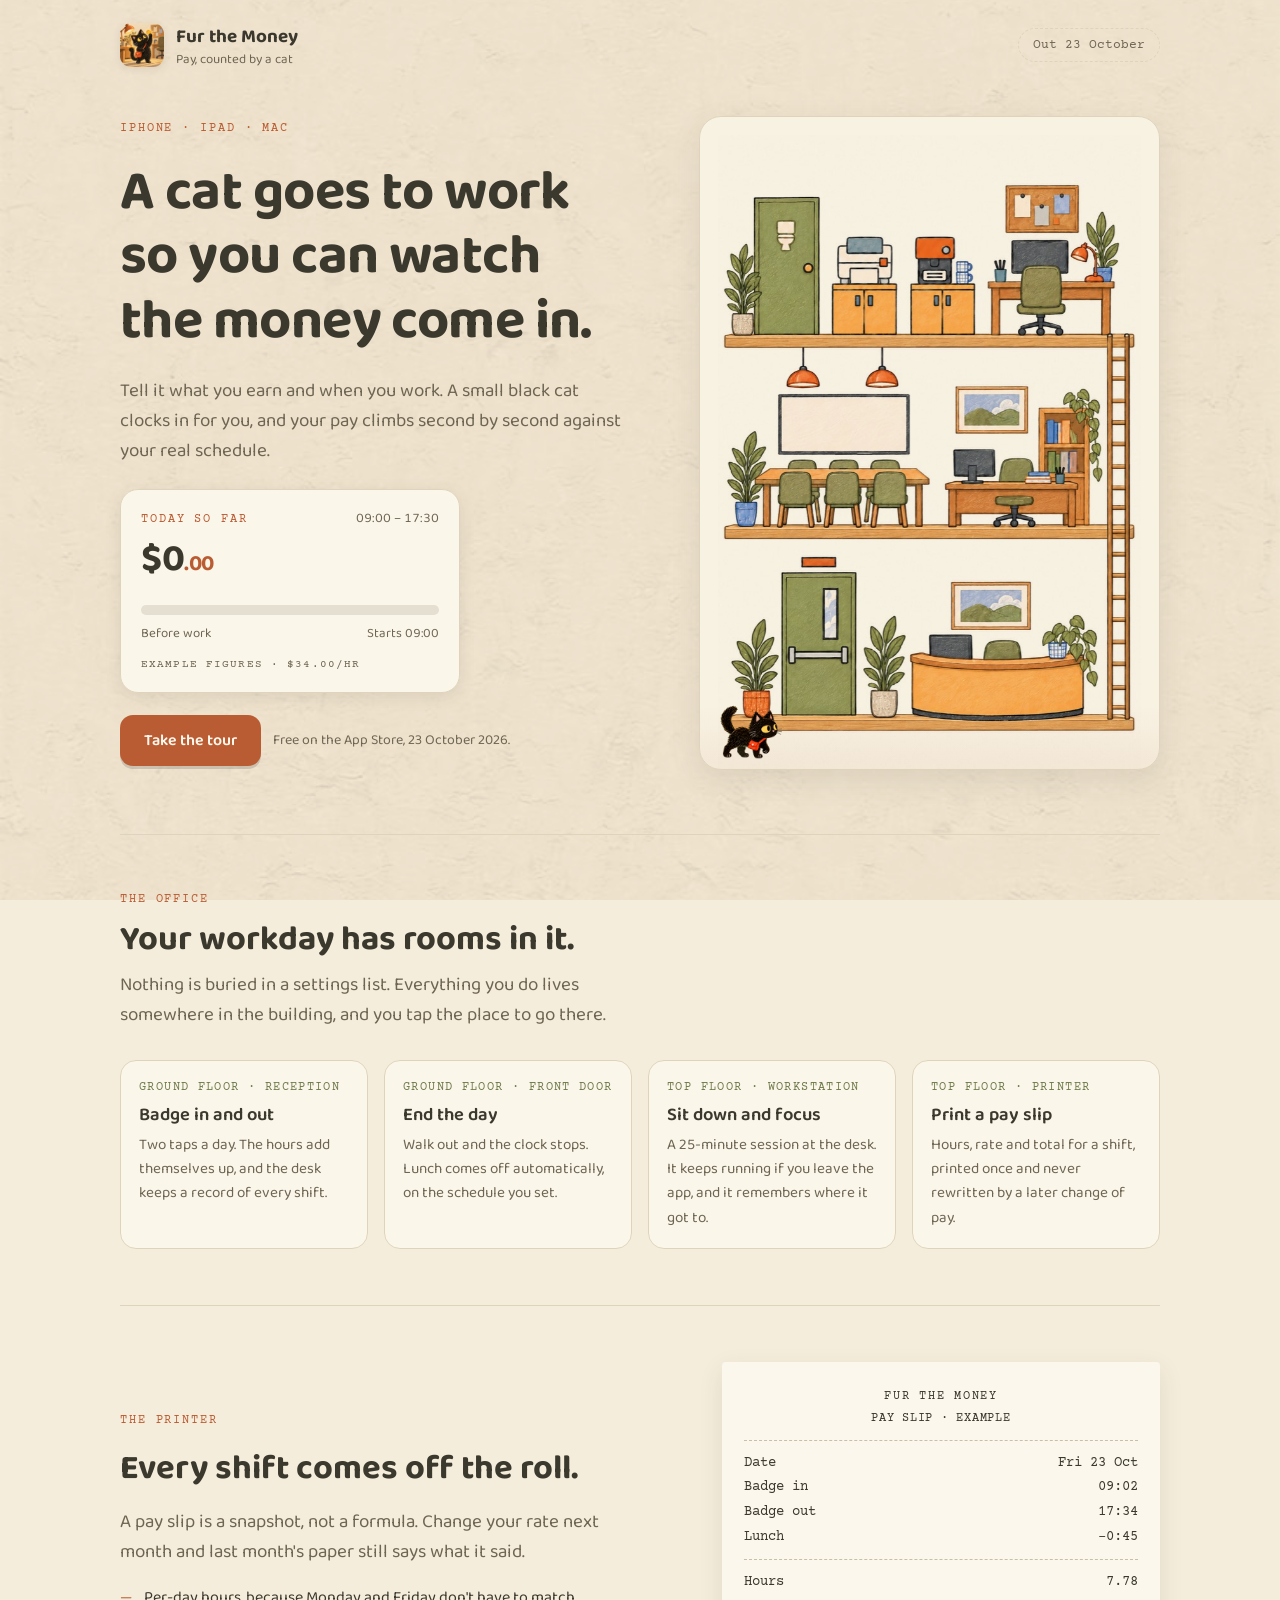
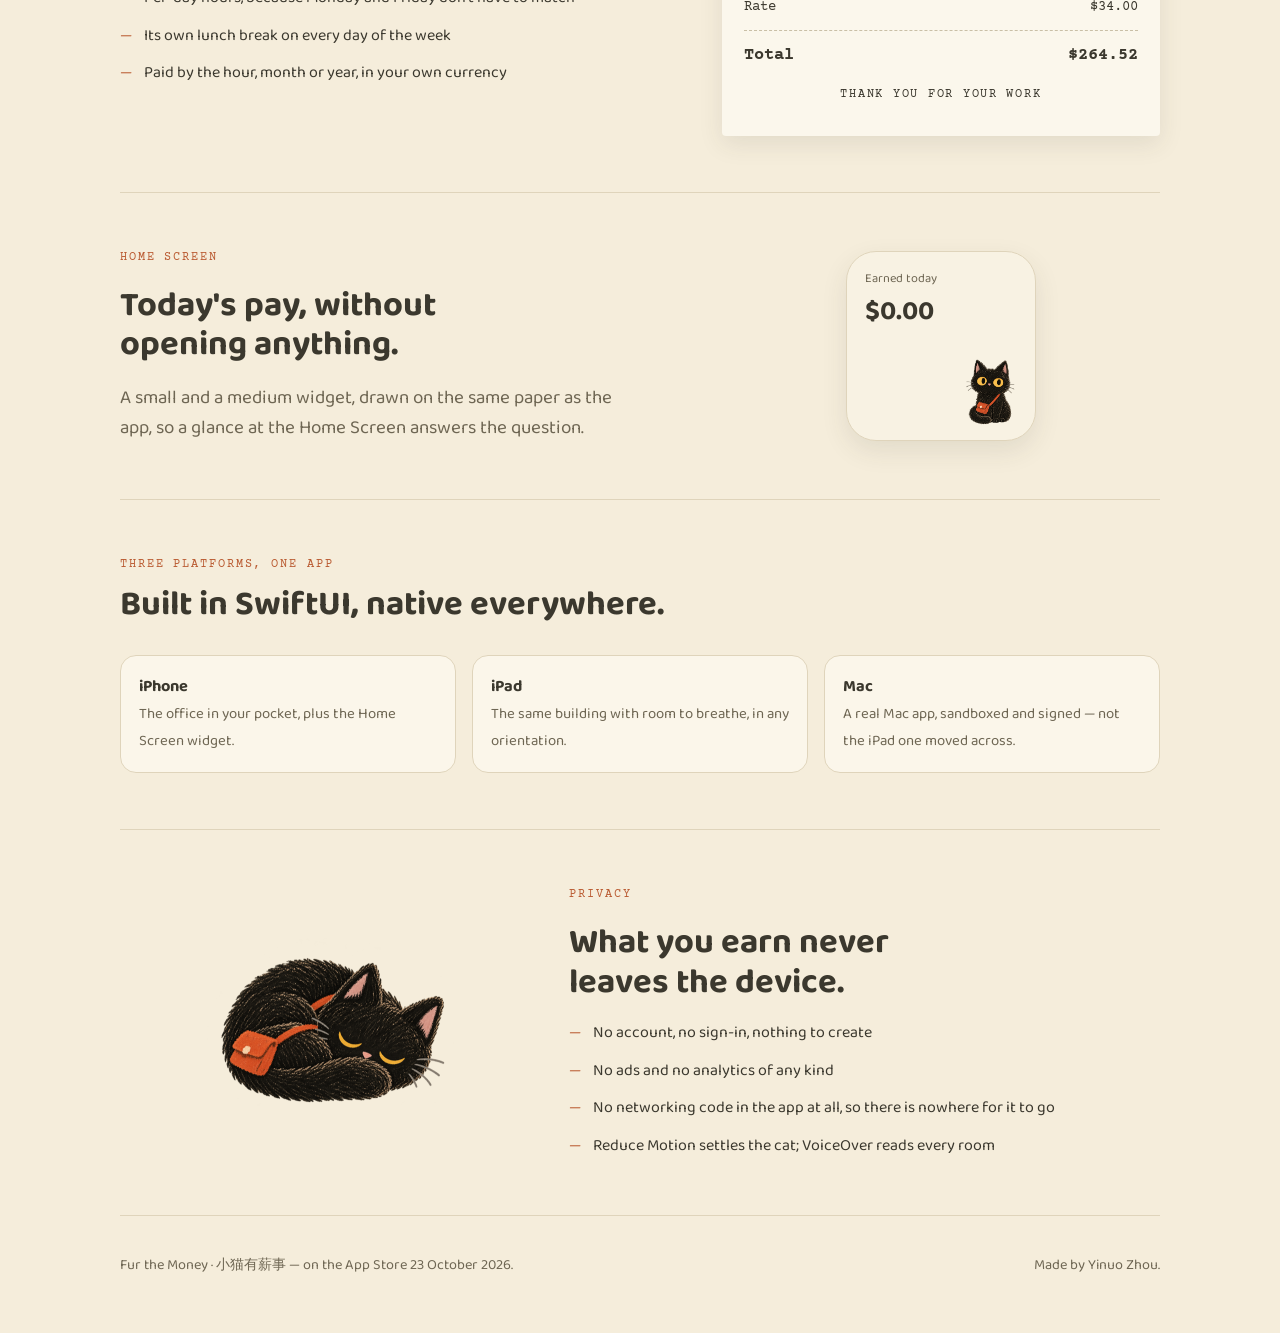
==== index.html @ c0c9b69f "Put up the Fur the Money site A single static page built from the app's own materials: the office il" ====
<!doctype html>
<html lang="en">
<head>
<meta charset="utf-8">
<title>Fur the Money</title>
<meta name="viewport" content="width=device-width, initial-scale=1, viewport-fit=cover">
<meta name="description" content="Fur the Money turns your workday into a little illustrated office, and a small black cat clocks in for you. Live pay for iPhone, iPad and Mac, out 23 October.">
<meta property="og:title" content="Fur the Money">
<meta property="og:description" content="A cat goes to work so you can watch the money come in. iPhone, iPad and Mac.">
<meta property="og:image" content="img/office.jpg">
<meta property="og:type" content="website">
<link rel="icon" href="img/icon.png">
<link rel="apple-touch-icon" href="img/icon.png">
<link rel="preconnect" href="https://fonts.googleapis.com">
<link rel="preconnect" href="https://fonts.gstatic.com" crossorigin>
<link rel="stylesheet" href="https://fonts.googleapis.com/css2?family=Baloo+2:wght@400;500;600;700&family=Courier+Prime:wght@400;700&display=swap">
<style>
  :root{
    --paper:#F5EDDB;
    --card:#FBF6EA;
    --stage:#F8F2E3;
    --ink:#3B382E;
    --ink-soft:#6E6653;
    --orange:#BA5C33;
    --olive:#6F7B4B;
    --line:#DFD4BB;
    --shadow:rgba(59,56,46,.10);
    --grain-blend:multiply;
    --grain-opacity:.55;
    --btn-ink:#FDF7EC;
  }
  @media (prefers-color-scheme: dark){
    :root:not([data-theme="light"]){
      --paper:#2A2722;
      --card:#332F28;
      --ink:#F2EDE0;
      --ink-soft:#B6AC97;
      --orange:#E9A26B;
      --olive:#95A06B;
      --line:#474035;
      --shadow:rgba(0,0,0,.34);
      --grain-blend:soft-light;
      --grain-opacity:.16;
      --btn-ink:#241F19;
    }
  }
  :root[data-theme="dark"]{
    --paper:#2A2722;
    --card:#332F28;
    --ink:#F2EDE0;
    --ink-soft:#B6AC97;
    --orange:#E9A26B;
    --olive:#95A06B;
    --line:#474035;
    --shadow:rgba(0,0,0,.34);
    --grain-blend:soft-light;
    --grain-opacity:.16;
    --btn-ink:#241F19;
  }

  body{
    margin:0;
    background:var(--paper);
    color:var(--ink);
    font-family:"Baloo 2","Trebuchet MS",system-ui,sans-serif;
    font-size:17px;
    line-height:1.6;
    -webkit-font-smoothing:antialiased;
  }
  .grain{
    position:fixed; inset:0; z-index:0; pointer-events:none;
    background:url("img/paper.jpg") center/cover no-repeat;
    mix-blend-mode:var(--grain-blend);
    opacity:var(--grain-opacity);
  }
  .page{position:relative; z-index:1; max-width:1080px; margin:0 auto; padding-inline:20px;}

  h1,h2,h3{margin:0; text-wrap:balance; font-weight:700; line-height:1.15;}
  h1{font-size:clamp(2.1rem,5.4vw,3.5rem); letter-spacing:-.01em;}
  h2{font-size:clamp(1.5rem,3.2vw,2.15rem);}
  h3{font-size:1.15rem; font-weight:600;}
  p{margin:0;}
  .lede{font-size:clamp(1.02rem,2vw,1.18rem); color:var(--ink-soft); max-width:46ch;}
  .eyebrow{
    font-family:"Courier Prime",ui-monospace,monospace;
    font-size:.74rem; letter-spacing:.16em; text-transform:uppercase; color:var(--orange);
  }
  .num{font-variant-numeric:tabular-nums;}

  /* ---- masthead ---- */
  .masthead{display:flex; align-items:center; justify-content:space-between; gap:16px; padding-block:22px; flex-wrap:wrap;}
  .brand{display:flex; align-items:center; gap:12px;}
  .brand img{width:44px; height:44px; border-radius:11px; box-shadow:0 2px 8px var(--shadow);}
  .brand b{font-size:1.18rem; font-weight:700;}
  .brand span{display:block; font-size:.82rem; color:var(--ink-soft); line-height:1.2;}
  .ship{
    font-family:"Courier Prime",ui-monospace,monospace; font-size:.8rem; color:var(--ink-soft);
    border:1px dashed var(--line); border-radius:999px; padding:6px 14px;
  }

  /* ---- hero ---- */
  .hero{display:grid; grid-template-columns:minmax(0,1fr) minmax(0,.86fr); gap:44px; align-items:center; padding-block:26px 64px;}
  .hero-copy{display:flex; flex-direction:column; gap:22px; align-items:flex-start;}
  .cta{display:flex; gap:12px; flex-wrap:wrap; align-items:center;}
  .btn{
    font-family:inherit; font-size:1rem; font-weight:600; text-decoration:none;
    background:var(--orange); color:var(--btn-ink); border:none; border-radius:13px;
    padding:13px 24px; box-shadow:0 3px 0 rgba(0,0,0,.14); cursor:pointer;
  }
  .btn:focus-visible, .room:focus-visible{outline:3px solid var(--olive); outline-offset:3px;}
  .btn-note{font-size:.88rem; color:var(--ink-soft);}

  /* ---- office stage ---- */
  .stage{
    position:relative; background:var(--stage); border:1px solid var(--line); border-radius:22px;
    padding:18px 18px 0; box-shadow:0 10px 30px var(--shadow); overflow:hidden;
  }
  .stage img.office{display:block; width:100%; max-width:100%; mix-blend-mode:multiply;}
  .floor{
    position:absolute; left:0; right:0; bottom:0; height:64px;
    background:linear-gradient(180deg, transparent, rgba(186,92,51,.07));
  }
  .walker{position:absolute; bottom:6px; left:8px; width:78px;}
  .walker img{display:block; width:100%;}
  @media (prefers-reduced-motion: no-preference){
    .walker{animation:pace 16s linear infinite;}
  }
  @keyframes pace{
    0%{left:8px; transform:scaleX(1);}
    46%{left:calc(100% - 94px); transform:scaleX(1);}
    50%{left:calc(100% - 94px); transform:scaleX(-1);}
    96%{left:8px; transform:scaleX(-1);}
    100%{left:8px; transform:scaleX(1);}
  }

  /* ---- pay card, mimicking the app's earnings panel ---- */
  .paycard{
    background:var(--card); border:1px solid var(--line); border-radius:18px;
    padding:18px 20px; box-shadow:0 4px 16px var(--shadow); width:min(100%,340px);
  }
  .paycard .row{display:flex; align-items:baseline; justify-content:space-between; gap:10px;}
  .amount{font-size:2.4rem; font-weight:700; letter-spacing:-.01em;}
  .amount .cents{font-size:1.4rem; color:var(--orange);}
  .track{height:10px; border-radius:999px; background:rgba(110,102,83,.16); margin:14px 0 8px; overflow:hidden;}
  .track i{display:block; height:100%; background:var(--olive); border-radius:999px;}
  .meta{display:flex; justify-content:space-between; font-size:.82rem; color:var(--ink-soft);}
  .sample{font-family:"Courier Prime",ui-monospace,monospace; font-size:.7rem; letter-spacing:.1em; text-transform:uppercase; color:var(--ink-soft); margin-top:12px;}

  /* ---- sections ---- */
  section{padding-block:56px; border-top:1px solid var(--line);}
  .section-head{display:flex; flex-direction:column; gap:10px; margin-bottom:30px; max-width:58ch;}

  /* rooms: the office is the information architecture */
  .rooms{display:grid; grid-template-columns:repeat(auto-fit,minmax(215px,1fr)); gap:16px;}
  .room{
    display:flex; flex-direction:column; gap:7px; text-align:left;
    background:var(--card); border:1px solid var(--line); border-radius:16px; padding:18px;
    font:inherit; color:inherit; cursor:default;
  }
  .room .where{font-family:"Courier Prime",ui-monospace,monospace; font-size:.72rem; letter-spacing:.12em; text-transform:uppercase; color:var(--olive);}
  .room p{color:var(--ink-soft); font-size:.95rem;}

  /* receipt */
  .split{display:grid; grid-template-columns:minmax(0,1fr) minmax(0,.78fr); gap:40px; align-items:center;}
  .receipt{
    font-family:"Courier Prime",ui-monospace,monospace; font-size:.88rem; line-height:1.75;
    background:#FBF7EC; color:#3B382E; border-radius:4px; padding:24px 22px 30px;
    box-shadow:0 8px 24px var(--shadow);
  }
  .receipt hr{border:none; border-top:1px dashed #C9BFA6; margin:10px 0;}
  .receipt .line{display:flex; justify-content:space-between; gap:12px;}
  .receipt .total{font-weight:700; font-size:1.05rem;}
  .receipt .head{text-align:center; letter-spacing:.14em; text-transform:uppercase; font-size:.78rem;}

  /* widget */
  .widget{
    width:190px; height:190px; border-radius:30px; background:var(--stage); color:#3B382E;
    border:1px solid var(--line); box-shadow:0 10px 26px var(--shadow);
    padding:18px; display:flex; flex-direction:column; justify-content:space-between;
  }
  .widget .k{font-size:.78rem; color:#6E6653;}
  .widget .v{font-size:1.7rem; font-weight:700;}
  .widget img{width:54px; align-self:flex-end; margin-bottom:-4px;}

  .platforms{display:grid; grid-template-columns:repeat(auto-fit,minmax(200px,1fr)); gap:16px;}
  .plat{background:var(--card); border:1px solid var(--line); border-radius:16px; padding:18px;}
  .plat b{display:block; font-size:1.02rem;}
  .plat span{font-size:.93rem; color:var(--ink-soft);}

  .privacy{display:grid; grid-template-columns:minmax(0,.7fr) minmax(0,1fr); gap:36px; align-items:center;}
  .promises{list-style:none; margin:0; padding:0; display:flex; flex-direction:column; gap:12px;}
  .promises li{display:flex; gap:12px; align-items:baseline; font-size:1rem;}
  .promises li::before{content:"—"; color:var(--orange);}

  footer{border-top:1px solid var(--line); padding-block:38px 56px; display:flex; justify-content:space-between; gap:20px; flex-wrap:wrap; align-items:center; color:var(--ink-soft); font-size:.9rem;}
  footer a{color:var(--ink-soft);}
  .sleeper{width:120px;}

  @media (max-width:820px){
    .hero{grid-template-columns:1fr; gap:34px; padding-bottom:48px;}
    .split, .privacy{grid-template-columns:1fr; gap:28px;}
    .walker{width:62px;}
  }
</style>
<style>
  *,*::before,*::after{box-sizing:border-box;}
  :root{color-scheme:light dark; padding-top:env(safe-area-inset-top,0px); padding-bottom:env(safe-area-inset-bottom,0px);}
  img{max-width:100%;}
  [hidden]{display:none !important;}
</style>
</head>
<body>
<div class="grain" aria-hidden="true"></div>

<div class="page">
  <header class="masthead">
    <div class="brand">
      <img src="img/icon.png" alt="Fur the Money app icon">
      <div>
        <b>Fur the Money</b>
        <span>Pay, counted by a cat</span>
      </div>
    </div>
    <div class="ship">Out 23 October</div>
  </header>

  <div class="hero">
    <div class="hero-copy">
      <p class="eyebrow">iPhone · iPad · Mac</p>
      <h1>A cat goes to work so you can watch the money come in.</h1>
      <p class="lede">Tell it what you earn and when you work. A small black cat clocks in for you, and your pay climbs second by second against your real schedule.</p>

      <div class="paycard" aria-label="Example of today's earnings">
        <div class="row">
          <span class="eyebrow">Today so far</span>
          <span class="num" style="font-size:.84rem;color:var(--ink-soft)">09:00 – 17:30</span>
        </div>
        <div class="amount num" id="amount">$0<span class="cents">.00</span></div>
        <div class="track"><i id="bar" style="width:0%"></i></div>
        <div class="meta"><span id="status">On the clock</span><span class="num" id="left">—</span></div>
        <p class="sample">Example figures · $34.00/hr</p>
      </div>

      <div class="cta">
        <a class="btn" href="#rooms">Take the tour</a>
        <span class="btn-note">Free on the App Store, 23 October 2026.</span>
      </div>
    </div>

    <div class="stage">
      <img class="office" src="img/office.jpg" alt="An illustrated three-storey office: reception and the front door downstairs, a meeting table and private office in the middle, the printer, coffee station and workstation on top.">
      <div class="floor" aria-hidden="true"></div>
      <div class="walker" aria-hidden="true"><img id="walkframe" src="img/walk-0.png" alt=""></div>
    </div>
  </div>

  <section id="rooms">
    <div class="section-head">
      <p class="eyebrow">The office</p>
      <h2>Your workday has rooms in it.</h2>
      <p class="lede">Nothing is buried in a settings list. Everything you do lives somewhere in the building, and you tap the place to go there.</p>
    </div>
    <div class="rooms">
      <div class="room">
        <span class="where">Ground floor · Reception</span>
        <h3>Badge in and out</h3>
        <p>Two taps a day. The hours add themselves up, and the desk keeps a record of every shift.</p>
      </div>
      <div class="room">
        <span class="where">Ground floor · Front door</span>
        <h3>End the day</h3>
        <p>Walk out and the clock stops. Lunch comes off automatically, on the schedule you set.</p>
      </div>
      <div class="room">
        <span class="where">Top floor · Workstation</span>
        <h3>Sit down and focus</h3>
        <p>A 25-minute session at the desk. It keeps running if you leave the app, and it remembers where it got to.</p>
      </div>
      <div class="room">
        <span class="where">Top floor · Printer</span>
        <h3>Print a pay slip</h3>
        <p>Hours, rate and total for a shift, printed once and never rewritten by a later change of pay.</p>
      </div>
    </div>
  </section>

  <section>
    <div class="split">
      <div style="display:flex;flex-direction:column;gap:18px;align-items:flex-start">
        <p class="eyebrow">The printer</p>
        <h2>Every shift comes off the roll.</h2>
        <p class="lede">A pay slip is a snapshot, not a formula. Change your rate next month and last month's paper still says what it said.</p>
        <ul class="promises">
          <li>Per-day hours, because Monday and Friday don't have to match</li>
          <li>Its own lunch break on every day of the week</li>
          <li>Paid by the hour, month or year, in your own currency</li>
        </ul>
      </div>
      <div class="receipt">
        <p class="head">Fur the Money</p>
        <p class="head" style="letter-spacing:.06em">Pay slip · example</p>
        <hr>
        <div class="line"><span>Date</span><span class="num">Fri 23 Oct</span></div>
        <div class="line"><span>Badge in</span><span class="num">09:02</span></div>
        <div class="line"><span>Badge out</span><span class="num">17:34</span></div>
        <div class="line"><span>Lunch</span><span class="num">−0:45</span></div>
        <hr>
        <div class="line"><span>Hours</span><span class="num">7.78</span></div>
        <div class="line"><span>Rate</span><span class="num">$34.00</span></div>
        <hr>
        <div class="line total"><span>Total</span><span class="num">$264.52</span></div>
        <p class="head" style="margin-top:14px">Thank you for your work</p>
      </div>
    </div>
  </section>

  <section>
    <div class="split">
      <div style="display:flex;flex-direction:column;gap:18px;align-items:flex-start">
        <p class="eyebrow">Home Screen</p>
        <h2>Today's pay, without opening anything.</h2>
        <p class="lede">A small and a medium widget, drawn on the same paper as the app, so a glance at the Home Screen answers the question.</p>
      </div>
      <div style="display:flex;justify-content:center">
        <div class="widget" aria-label="Example Home Screen widget">
          <div>
            <div class="k">Earned today</div>
            <div class="v num" id="wamount">$0.00</div>
          </div>
          <img src="img/cat-sit.png" alt="">
        </div>
      </div>
    </div>
  </section>

  <section>
    <div class="section-head">
      <p class="eyebrow">Three platforms, one app</p>
      <h2>Built in SwiftUI, native everywhere.</h2>
    </div>
    <div class="platforms">
      <div class="plat"><b>iPhone</b><span>The office in your pocket, plus the Home Screen widget.</span></div>
      <div class="plat"><b>iPad</b><span>The same building with room to breathe, in any orientation.</span></div>
      <div class="plat"><b>Mac</b><span>A real Mac app, sandboxed and signed — not the iPad one moved across.</span></div>
    </div>
  </section>

  <section>
    <div class="privacy">
      <img class="cat-rest" src="img/cat-sleep.png" alt="The cat, asleep" style="width:min(260px,70%);justify-self:center">
      <div style="display:flex;flex-direction:column;gap:18px">
        <p class="eyebrow">Privacy</p>
        <h2>What you earn never leaves the device.</h2>
        <ul class="promises">
          <li>No account, no sign-in, nothing to create</li>
          <li>No ads and no analytics of any kind</li>
          <li>No networking code in the app at all, so there is nowhere for it to go</li>
          <li>Reduce Motion settles the cat; VoiceOver reads every room</li>
        </ul>
      </div>
    </div>
  </section>

  <footer>
    <div>Fur the Money · 小猫有薪事 — on the App Store 23 October 2026.</div>
    <div>Made by Yinuo Zhou.</div>
  </footer>
</div>

<script>
  (function () {
    var reduce = window.matchMedia('(prefers-reduced-motion: reduce)').matches;

    /* Walk cycle: eight frames from the app's own sprite sheet. */
    var frames = [];
    for (var i = 0; i < 8; i++) { var im = new Image(); im.src = 'img/walk-' + i + '.png'; frames.push(im.src); }
    var walkframe = document.getElementById('walkframe');
    if (!reduce) {
      var f = 0;
      setInterval(function () { f = (f + 1) % 8; walkframe.src = frames[f]; }, 120);
    }

    /* Example earnings, ticking against an example 09:00-17:30 day. */
    var amount = document.getElementById('amount');
    var wamount = document.getElementById('wamount');
    var bar = document.getElementById('bar');
    var left = document.getElementById('left');
    var status = document.getElementById('status');
    var RATE = 34, START = 9 * 60, END = 17.5 * 60, LUNCH = 45;

    function money(n) { return n.toFixed(2).replace(/\B(?=(\d{3})+(?!\d))/g, ','); }

    function tick() {
      var now = new Date();
      var mins = now.getHours() * 60 + now.getMinutes() + now.getSeconds() / 60;
      var worked = Math.min(Math.max(mins - START, 0), END - START);
      var paid = Math.max(worked - (worked > 240 ? LUNCH : 0), 0) / 60;
      var total = paid * RATE;
      var parts = money(total).split('.');
      amount.innerHTML = '$' + parts[0] + '<span class="cents">.' + parts[1] + '</span>';
      wamount.textContent = '$' + money(total);
      var pct = Math.min(100, (worked / (END - START)) * 100);
      bar.style.width = pct.toFixed(1) + '%';
      if (mins < START) { status.textContent = 'Before work'; left.textContent = 'Starts 09:00'; }
      else if (mins > END) { status.textContent = 'Off the clock'; left.textContent = 'Day done'; }
      else {
        status.textContent = 'On the clock';
        var rem = Math.round(END - mins);
        left.textContent = Math.floor(rem / 60) + 'h ' + (rem % 60) + 'm left';
      }
    }
    tick();
    setInterval(tick, reduce ? 60000 : 1000);
  })();
</script>
</body>
</html>
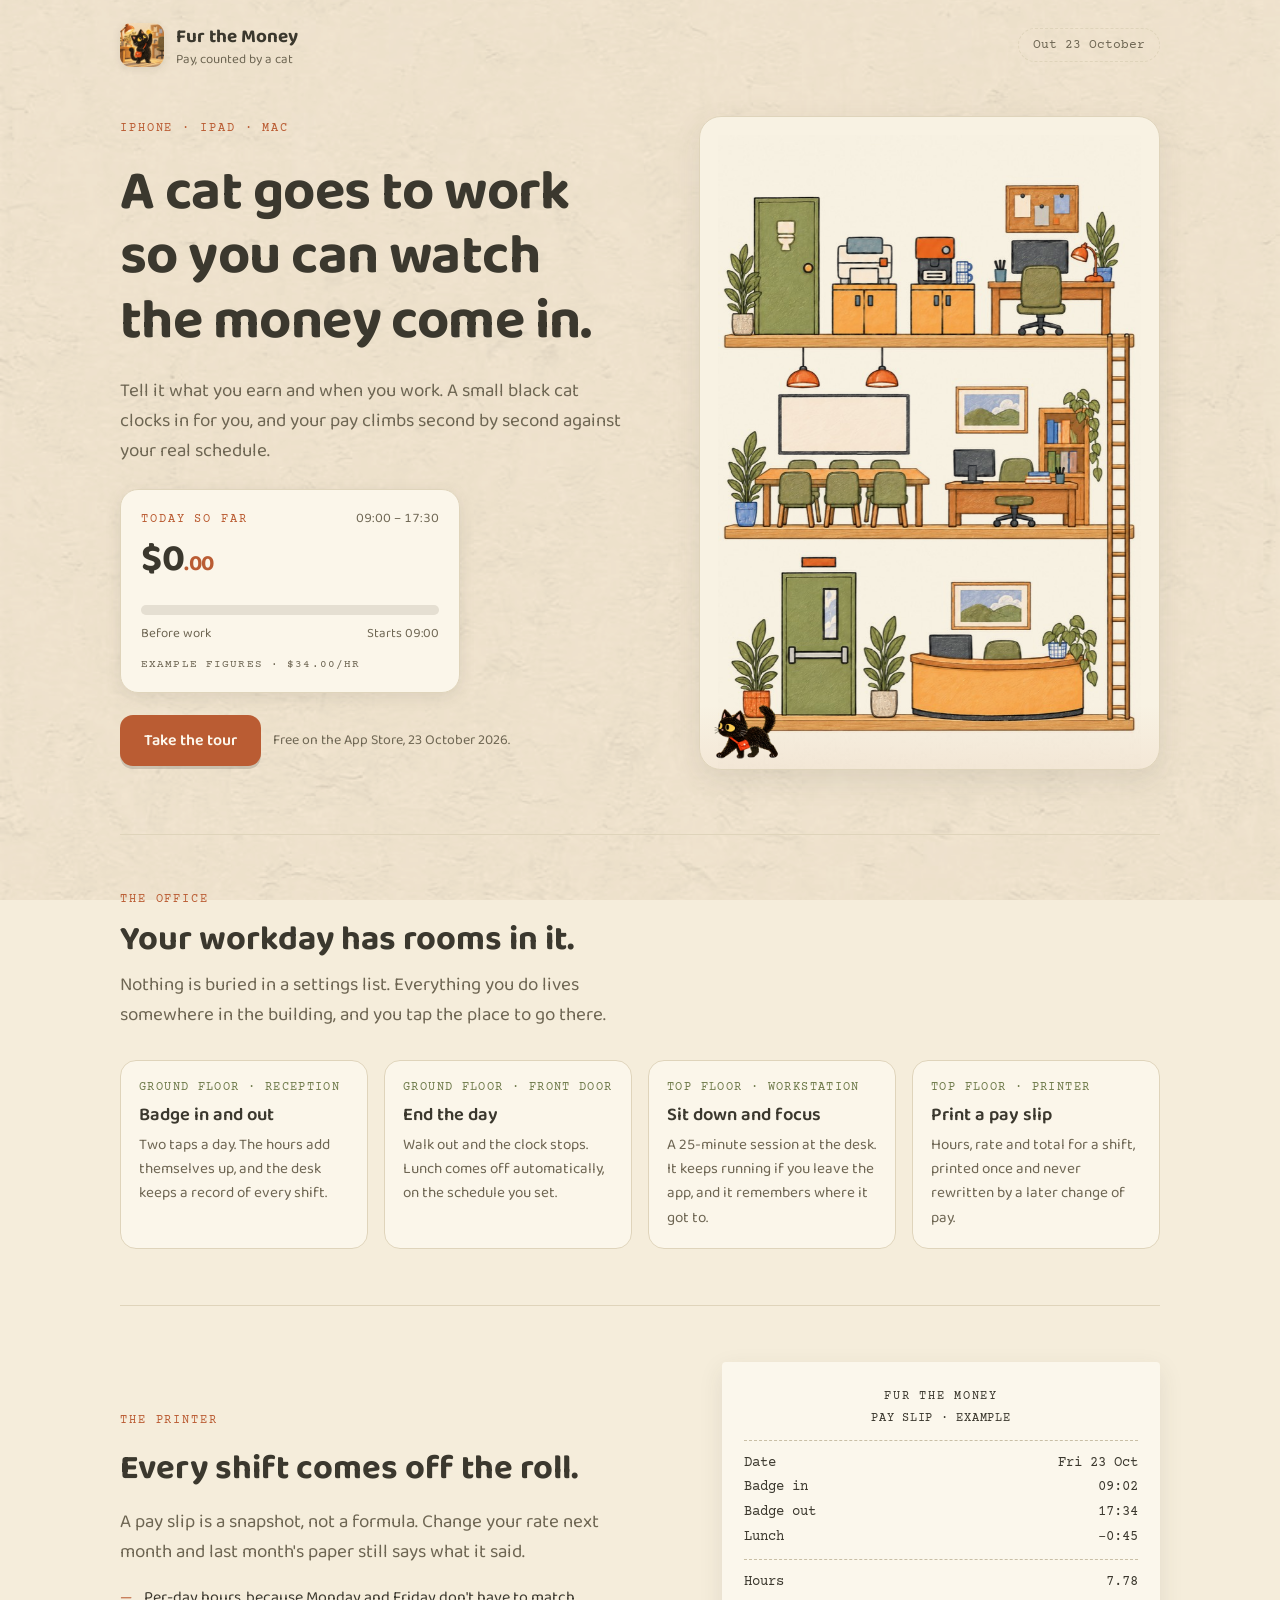
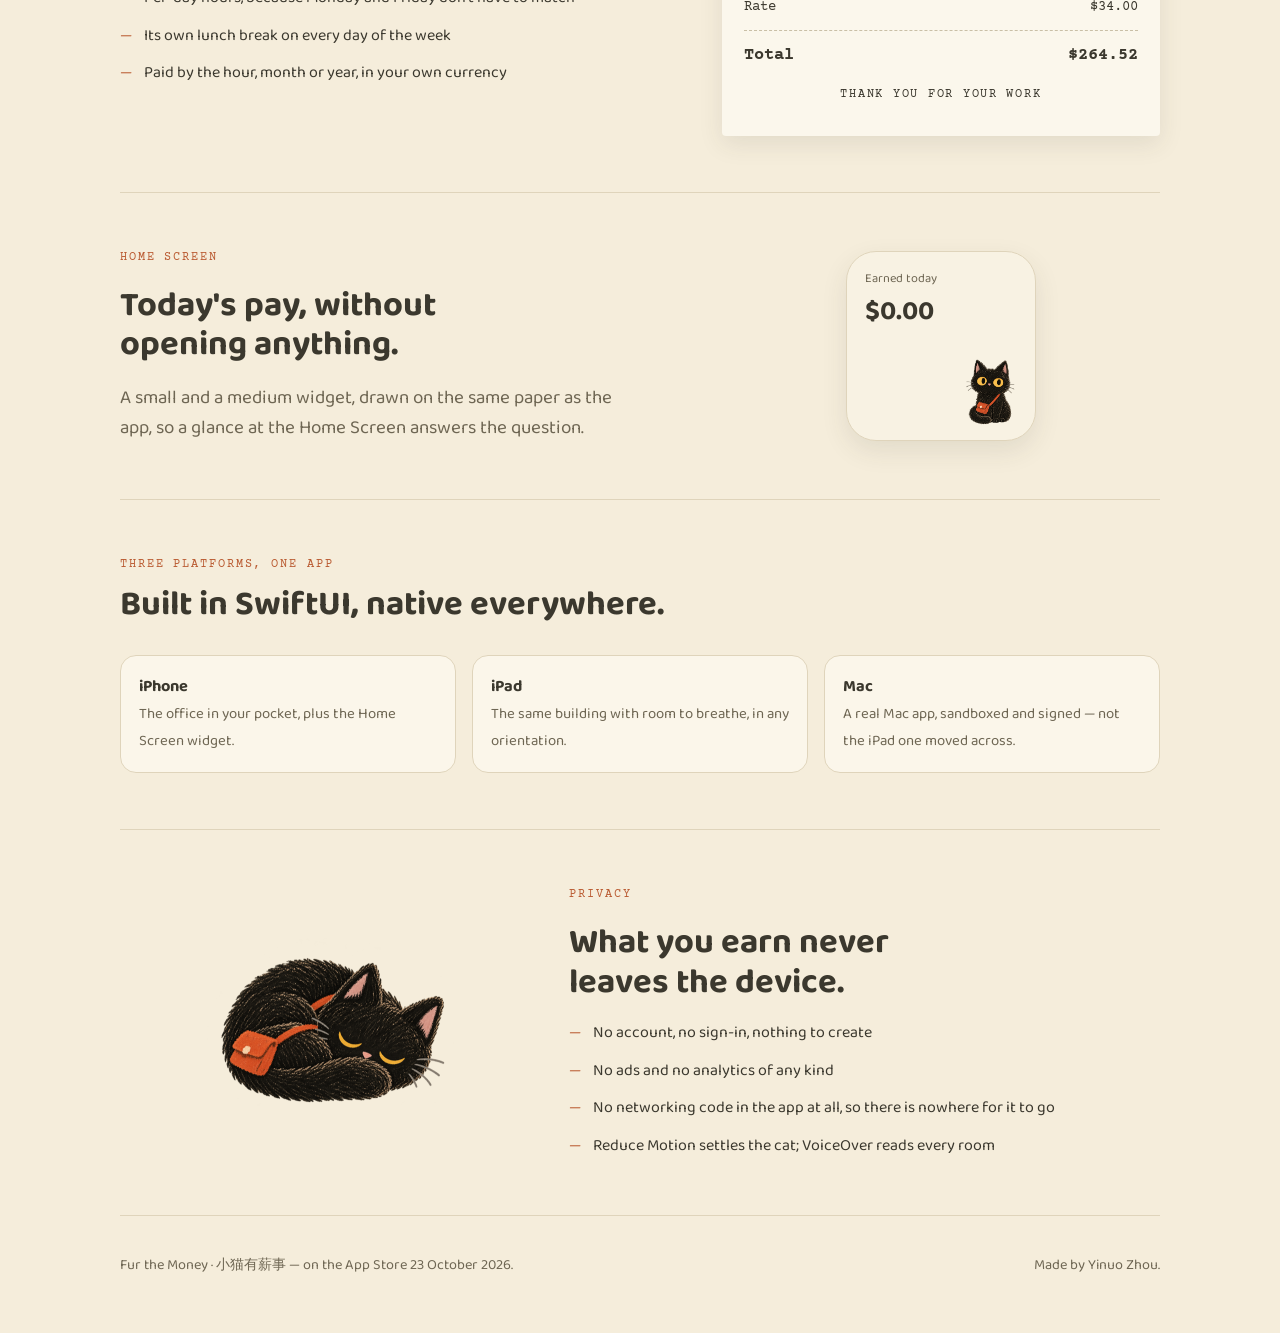
==== commit 6a1cee5c: "Turn the cat on the spot instead of flipping it The cat reached the end of the floor and mirrored in" ====
--- a/index.html
+++ b/index.html
@@ -120,18 +120,8 @@
     position:absolute; left:0; right:0; bottom:0; height:64px;
     background:linear-gradient(180deg, transparent, rgba(186,92,51,.07));
   }
-  .walker{position:absolute; bottom:6px; left:8px; width:78px;}
+  .walker{position:absolute; bottom:6px; left:0; width:78px; transform-origin:50% 100%; will-change:transform;}
   .walker img{display:block; width:100%;}
-  @media (prefers-reduced-motion: no-preference){
-    .walker{animation:pace 16s linear infinite;}
-  }
-  @keyframes pace{
-    0%{left:8px; transform:scaleX(1);}
-    46%{left:calc(100% - 94px); transform:scaleX(1);}
-    50%{left:calc(100% - 94px); transform:scaleX(-1);}
-    96%{left:8px; transform:scaleX(-1);}
-    100%{left:8px; transform:scaleX(1);}
-  }
 
   /* ---- pay card, mimicking the app's earnings panel ---- */
   .paycard{
@@ -371,13 +361,78 @@
   (function () {
     var reduce = window.matchMedia('(prefers-reduced-motion: reduce)').matches;
 
-    /* Walk cycle: eight frames from the app's own sprite sheet. */
+    /* The cat paces the floor: eight walk frames from the app's own sprite
+       sheet, and a turn on the spot at each end rather than a mirror flip. */
     var frames = [];
     for (var i = 0; i < 8; i++) { var im = new Image(); im.src = 'img/walk-' + i + '.png'; frames.push(im.src); }
     var walkframe = document.getElementById('walkframe');
-    if (!reduce) {
-      var f = 0;
-      setInterval(function () { f = (f + 1) % 8; walkframe.src = frames[f]; }, 120);
+    var walker = document.querySelector('.walker');
+    var stage = document.querySelector('.stage');
+
+    if (!reduce && walker && stage) {
+      var SPEED = 34;          // px per second
+      var FPS = 8.5;           // walk frames per second
+      var SETTLE = 380;        // ms of standing still before the turn
+      var TURN = 620;          // ms to come about
+      var LEAD = 260;          // ms of standing still after it
+
+      var x = 10, dir = 1, facing = 1, frame = 0, frameClock = 0;
+      var phase = 'walk', phaseClock = 0, last = 0;
+
+      function span() { return Math.max(60, stage.clientWidth - walker.offsetWidth - 20); }
+
+      function draw(bob) {
+        walker.style.transform = 'translate(' + x.toFixed(1) + 'px,' + (bob || 0).toFixed(1) +
+          'px) scaleX(' + facing.toFixed(3) + ')';
+      }
+
+      function step(now) {
+        var dt = last ? Math.min(now - last, 60) : 0;
+        last = now;
+
+        if (phase === 'walk') {
+          x += dir * SPEED * (dt / 1000);
+          frameClock += dt;
+          if (frameClock > 1000 / FPS) {
+            frameClock = 0;
+            frame = (frame + 1) % 8;
+            walkframe.src = frames[frame];
+          }
+          var far = span();
+          if (x >= far || x <= 10) {
+            x = Math.min(Math.max(x, 10), far);
+            phase = 'settle'; phaseClock = 0;
+            frame = 0; walkframe.src = frames[0];
+          }
+          draw(0);
+        } else {
+          phaseClock += dt;
+          if (phase === 'settle') {
+            draw(0);
+            if (phaseClock >= SETTLE) { phase = 'turn'; phaseClock = 0; }
+          } else if (phase === 'turn') {
+            /* Width narrows to nothing and opens out the other way, with a
+               small dip in the middle: a pivot, not a flip. */
+            var p = Math.min(phaseClock / TURN, 1);
+            var eased = p < 0.5 ? 2 * p * p : 1 - Math.pow(-2 * p + 2, 2) / 2;
+            facing = dir * Math.cos(Math.PI * eased);
+            draw(Math.sin(Math.PI * eased) * 2.5);
+            if (p >= 1) {
+              dir = -dir; facing = dir;
+              phase = 'lead'; phaseClock = 0;
+              draw(0);
+            }
+          } else if (phase === 'lead') {
+            draw(0);
+            if (phaseClock >= LEAD) { phase = 'walk'; phaseClock = 0; frameClock = 0; }
+          }
+        }
+        requestAnimationFrame(step);
+      }
+      draw(0);
+      requestAnimationFrame(step);
+    } else if (walker) {
+      walker.style.transform = 'translateX(10px)';
     }
 
     /* Example earnings, ticking against an example 09:00-17:30 day. */
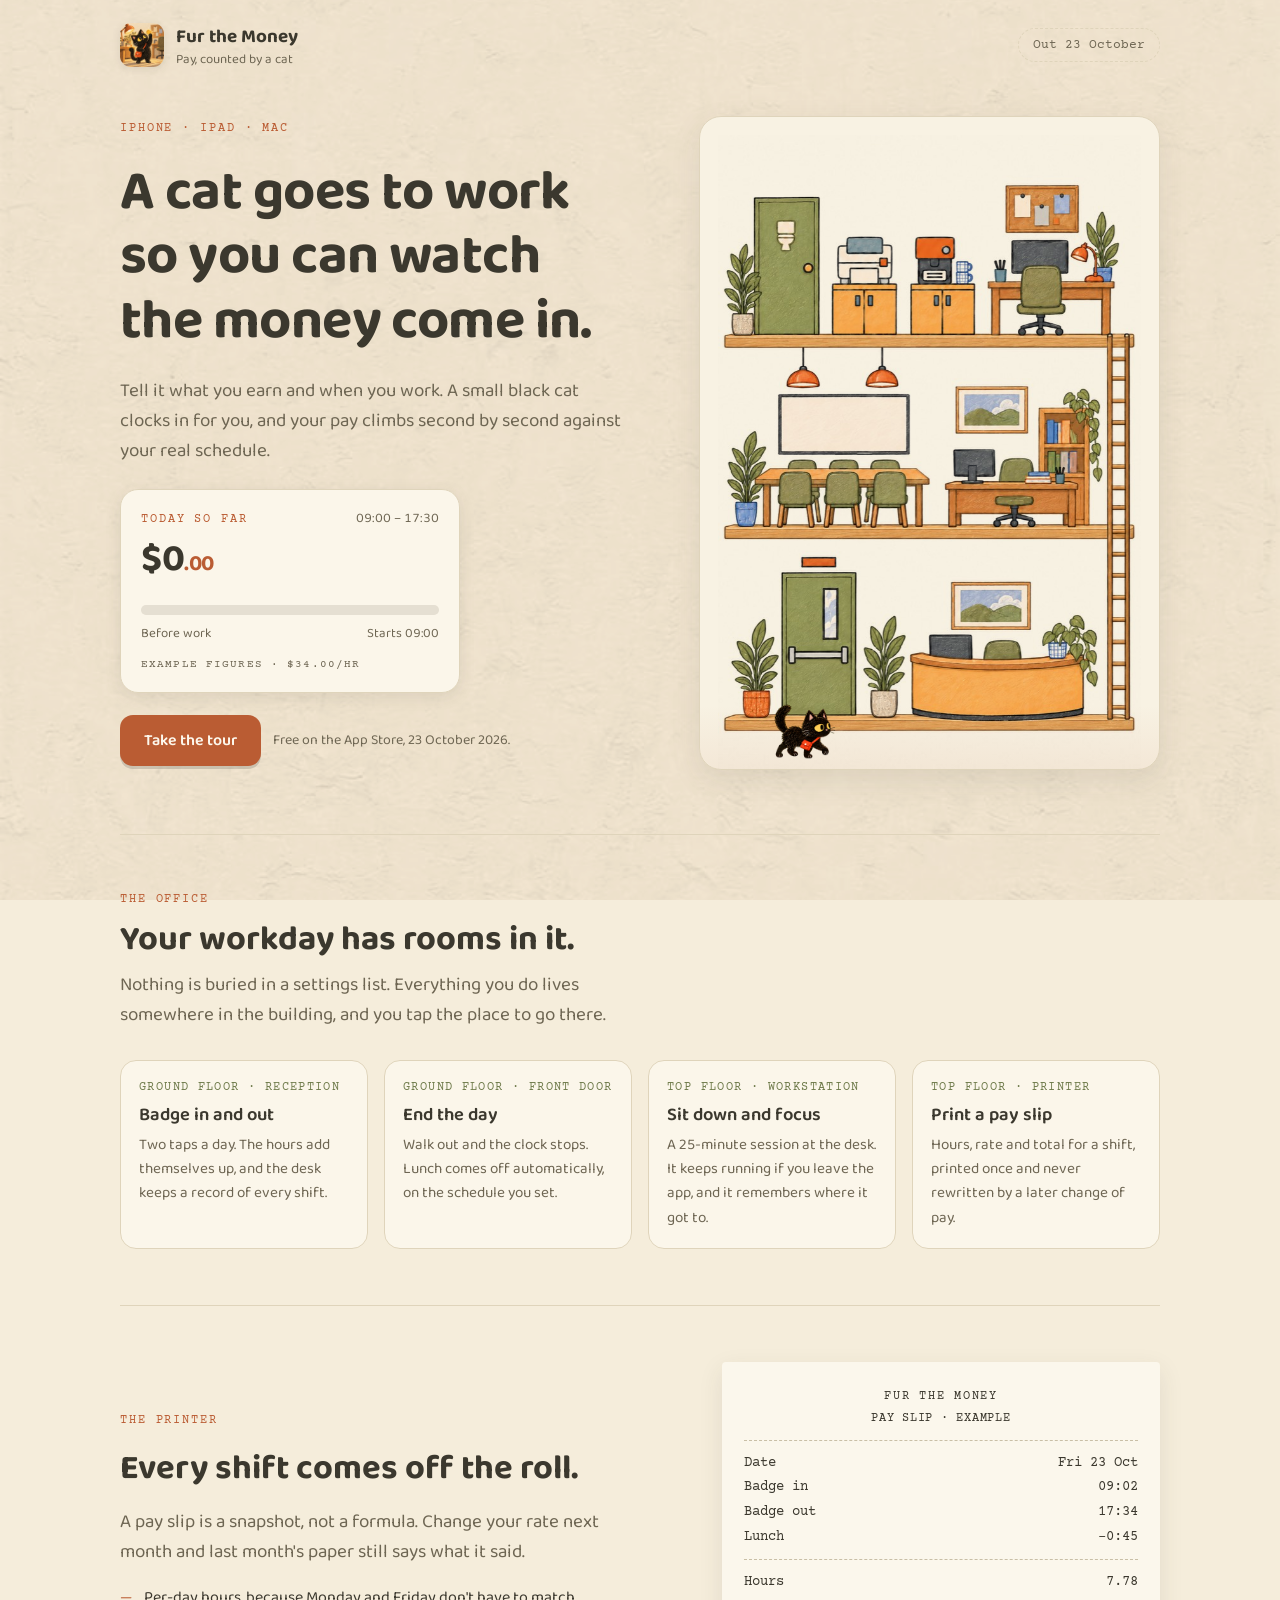
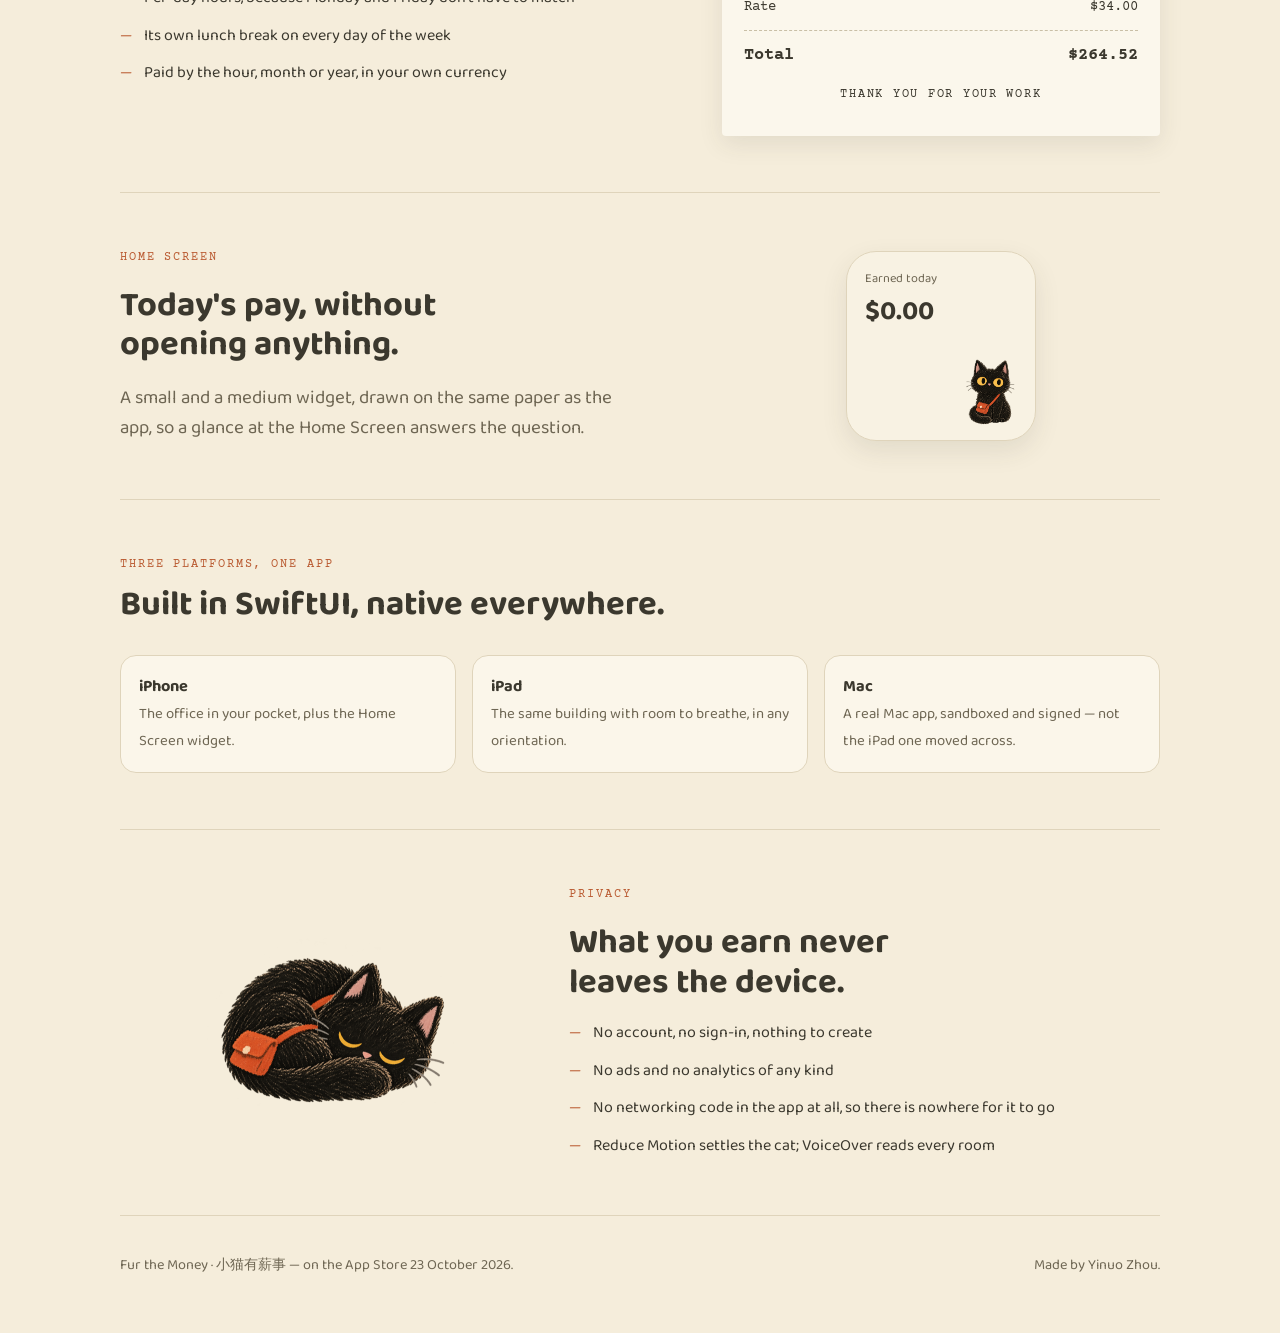
==== commit 83ee5aee: "Let the cat walk one way and come round again Turning it at the end of the floor never looked right," ====
--- a/index.html
+++ b/index.html
@@ -120,7 +120,7 @@
     position:absolute; left:0; right:0; bottom:0; height:64px;
     background:linear-gradient(180deg, transparent, rgba(186,92,51,.07));
   }
-  .walker{position:absolute; bottom:6px; left:0; width:78px; transform-origin:50% 100%; will-change:transform;}
+  .walker{position:absolute; bottom:6px; left:0; width:78px; will-change:transform;}
   .walker img{display:block; width:100%;}
 
   /* ---- pay card, mimicking the app's earnings panel ---- */
@@ -361,8 +361,9 @@
   (function () {
     var reduce = window.matchMedia('(prefers-reduced-motion: reduce)').matches;
 
-    /* The cat paces the floor: eight walk frames from the app's own sprite
-       sheet, and a turn on the spot at each end rather than a mirror flip. */
+    /* The cat walks the floor: eight frames from the app's own sprite sheet.
+       It only ever walks to the right - off one end, back on at the other -
+       so the sprite is never mirrored. */
     var frames = [];
     for (var i = 0; i < 8; i++) { var im = new Image(); im.src = 'img/walk-' + i + '.png'; frames.push(im.src); }
     var walkframe = document.getElementById('walkframe');
@@ -370,66 +371,29 @@
     var stage = document.querySelector('.stage');
 
     if (!reduce && walker && stage) {
-      var SPEED = 34;          // px per second
-      var FPS = 8.5;           // walk frames per second
-      var SETTLE = 380;        // ms of standing still before the turn
-      var TURN = 620;          // ms to come about
-      var LEAD = 260;          // ms of standing still after it
-
-      var x = 10, dir = 1, facing = 1, frame = 0, frameClock = 0;
-      var phase = 'walk', phaseClock = 0, last = 0;
-
-      function span() { return Math.max(60, stage.clientWidth - walker.offsetWidth - 20); }
-
-      function draw(bob) {
-        walker.style.transform = 'translate(' + x.toFixed(1) + 'px,' + (bob || 0).toFixed(1) +
-          'px) scaleX(' + facing.toFixed(3) + ')';
-      }
+      var SPEED = 34;   // px per second
+      var FPS = 8.5;    // walk frames per second
+
+      var x = 10, frame = 0, frameClock = 0, last = 0;
 
       function step(now) {
         var dt = last ? Math.min(now - last, 60) : 0;
         last = now;
 
-        if (phase === 'walk') {
-          x += dir * SPEED * (dt / 1000);
-          frameClock += dt;
-          if (frameClock > 1000 / FPS) {
-            frameClock = 0;
-            frame = (frame + 1) % 8;
-            walkframe.src = frames[frame];
-          }
-          var far = span();
-          if (x >= far || x <= 10) {
-            x = Math.min(Math.max(x, 10), far);
-            phase = 'settle'; phaseClock = 0;
-            frame = 0; walkframe.src = frames[0];
-          }
-          draw(0);
-        } else {
-          phaseClock += dt;
-          if (phase === 'settle') {
-            draw(0);
-            if (phaseClock >= SETTLE) { phase = 'turn'; phaseClock = 0; }
-          } else if (phase === 'turn') {
-            /* Width narrows to nothing and opens out the other way, with a
-               small dip in the middle: a pivot, not a flip. */
-            var p = Math.min(phaseClock / TURN, 1);
-            var eased = p < 0.5 ? 2 * p * p : 1 - Math.pow(-2 * p + 2, 2) / 2;
-            facing = dir * Math.cos(Math.PI * eased);
-            draw(Math.sin(Math.PI * eased) * 2.5);
-            if (p >= 1) {
-              dir = -dir; facing = dir;
-              phase = 'lead'; phaseClock = 0;
-              draw(0);
-            }
-          } else if (phase === 'lead') {
-            draw(0);
-            if (phaseClock >= LEAD) { phase = 'walk'; phaseClock = 0; frameClock = 0; }
-          }
+        x += SPEED * (dt / 1000);
+        if (x > stage.clientWidth + 8) { x = -walker.offsetWidth - 8; }
+
+        frameClock += dt;
+        if (frameClock > 1000 / FPS) {
+          frameClock = 0;
+          frame = (frame + 1) % 8;
+          walkframe.src = frames[frame];
         }
+
+        walker.style.transform = 'translateX(' + x.toFixed(1) + 'px)';
         requestAnimationFrame(step);
       }
-      draw(0);
+      walker.style.transform = 'translateX(10px)';
       requestAnimationFrame(step);
     } else if (walker) {
       walker.style.transform = 'translateX(10px)';
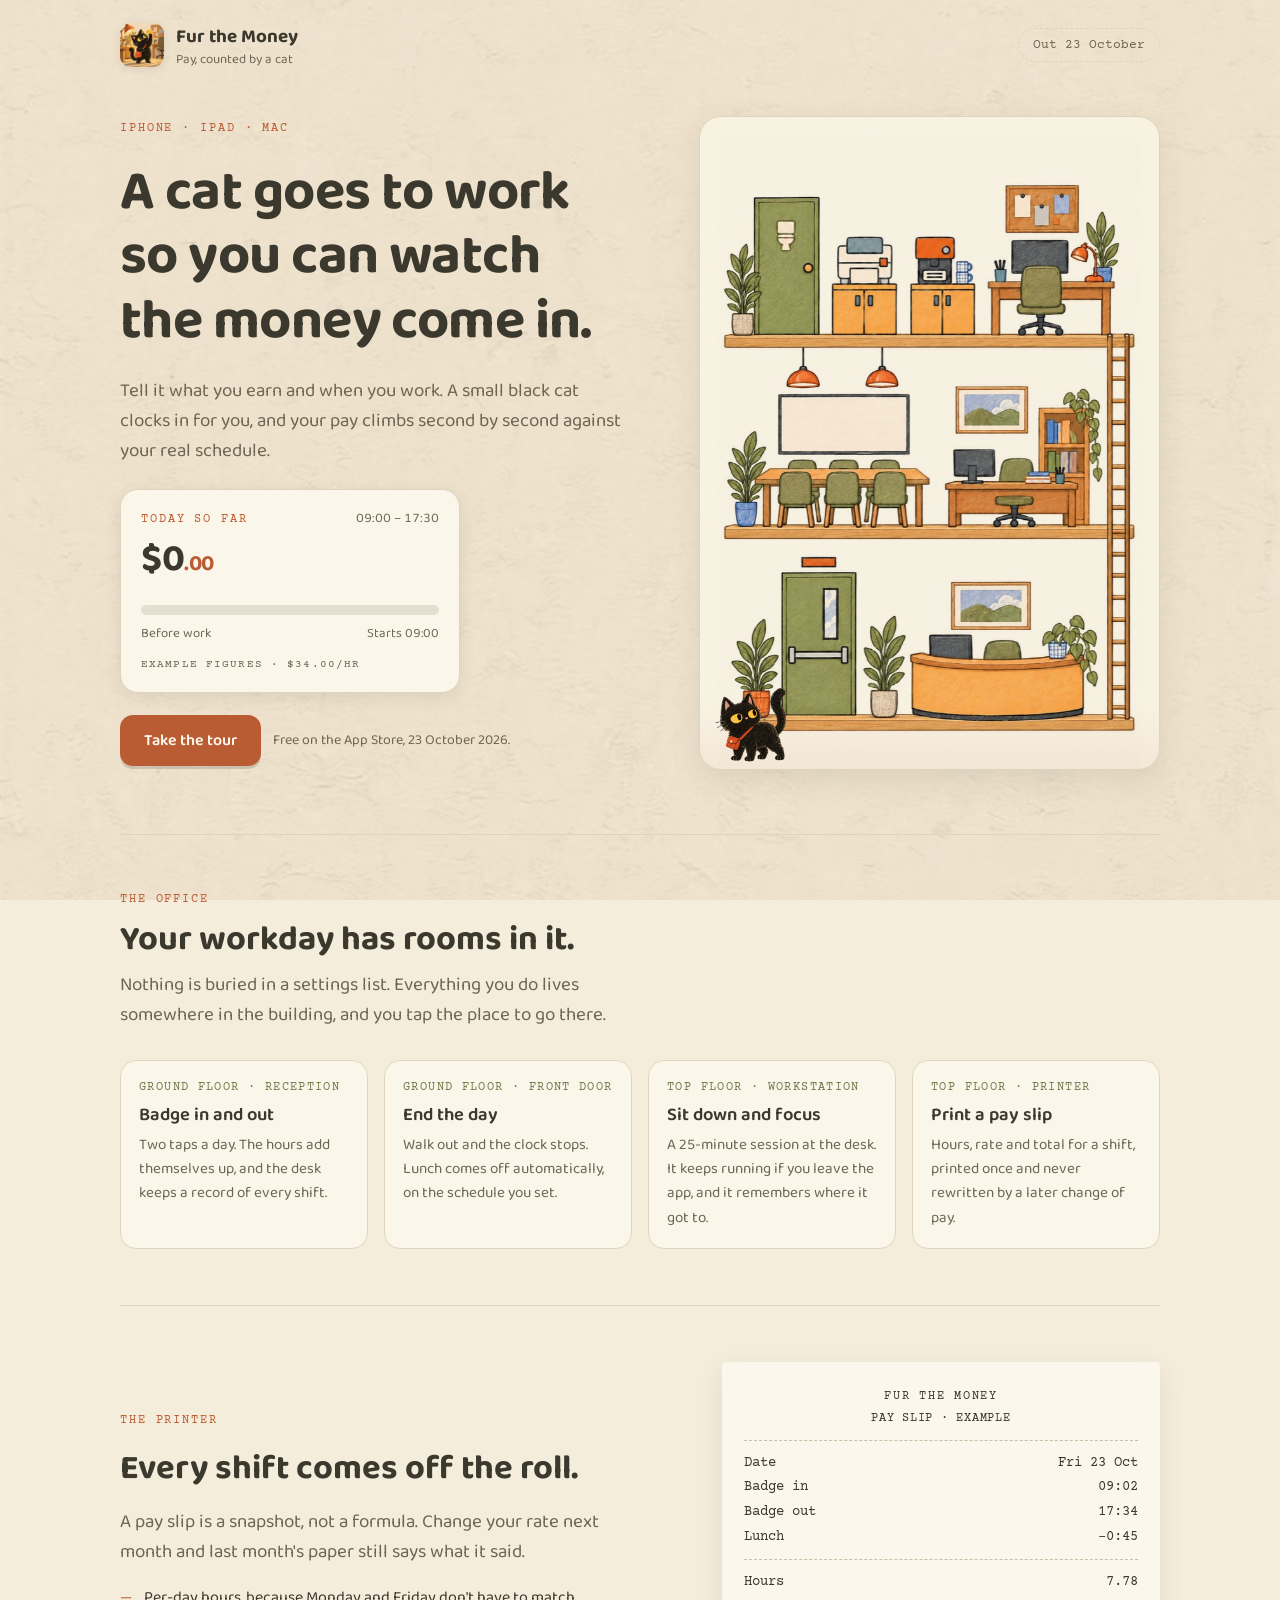
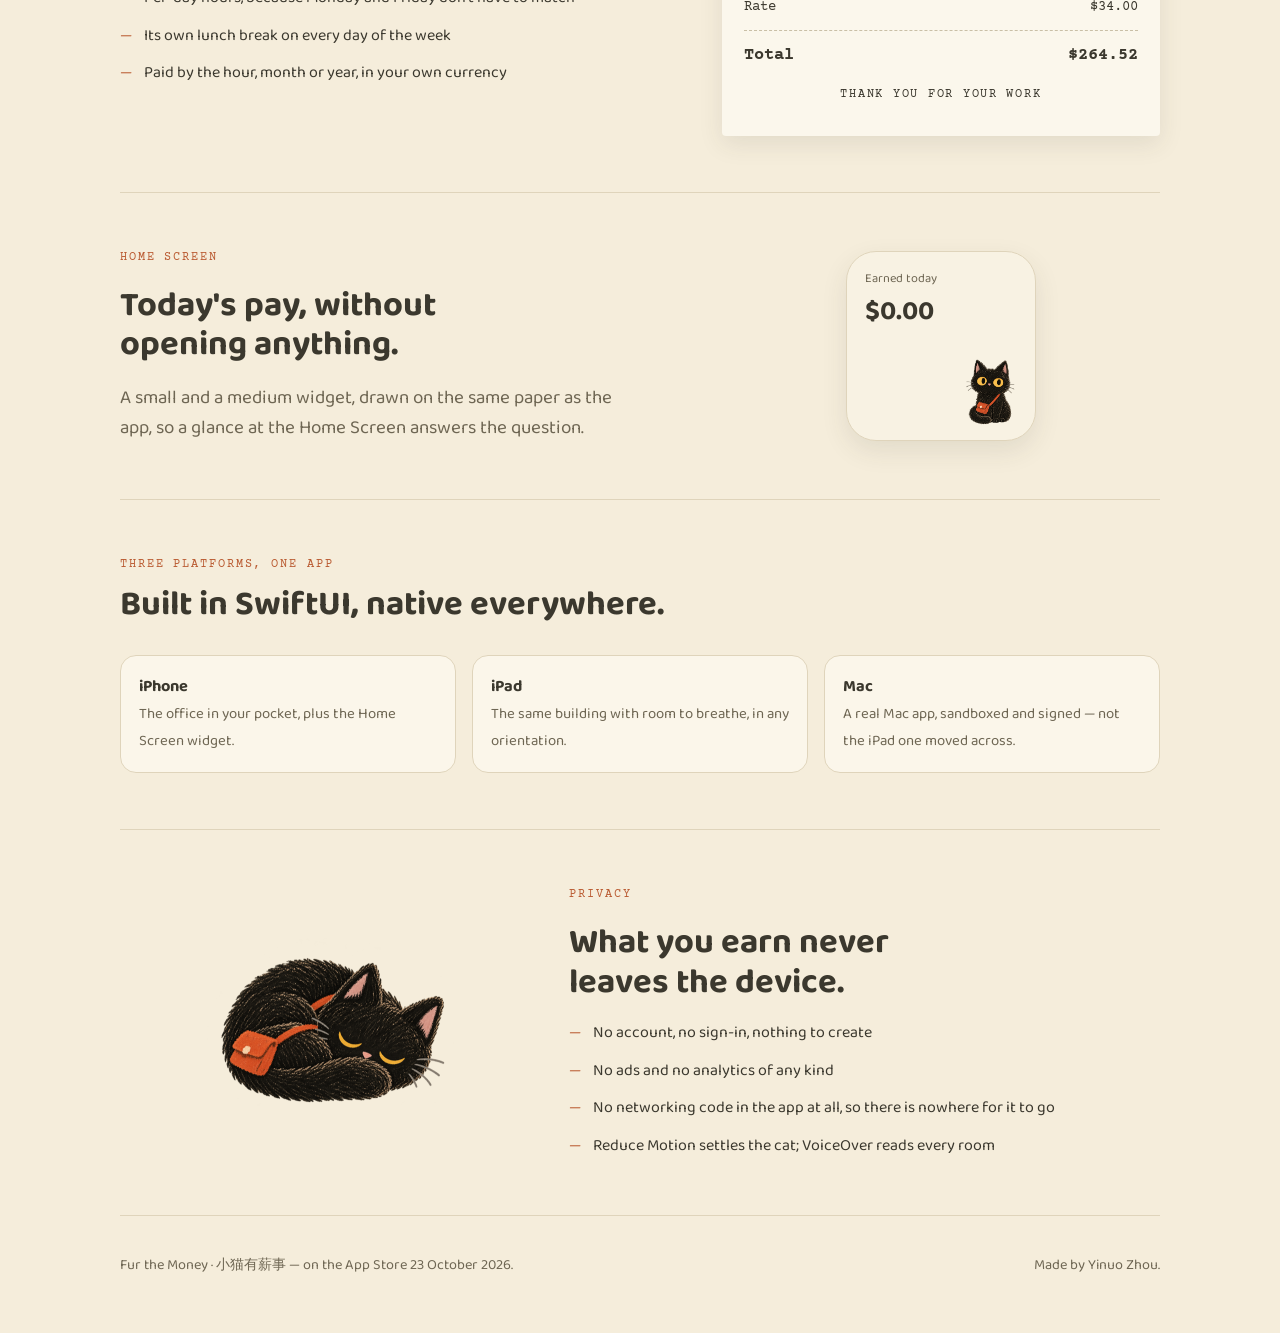
==== commit a8e79818: "Turn the cat through the pose it already has Walking off the edge of the office was worse than the t" ====
--- a/index.html
+++ b/index.html
@@ -120,8 +120,15 @@
     position:absolute; left:0; right:0; bottom:0; height:64px;
     background:linear-gradient(180deg, transparent, rgba(186,92,51,.07));
   }
-  .walker{position:absolute; bottom:6px; left:0; width:78px; will-change:transform;}
-  .walker img{display:block; width:100%;}
+  .walker{position:absolute; bottom:6px; left:0; width:78px; aspect-ratio:1; will-change:transform;}
+  .walker img{position:absolute; inset:0; width:100%; height:100%; object-fit:contain;}
+  .walker .pose{opacity:0; transition:opacity .2s ease;}
+  .walker.facing .pose{opacity:1;}
+  .walker.facing .gait{opacity:0;}
+  .walker .gait{opacity:1; transition:opacity .2s ease;}
+  @media (prefers-reduced-motion: reduce){
+    .walker .pose, .walker .gait{transition:none;}
+  }
 
   /* ---- pay card, mimicking the app's earnings panel ---- */
   .paycard{
@@ -240,7 +247,10 @@
     <div class="stage">
       <img class="office" src="img/office.jpg" alt="An illustrated three-storey office: reception and the front door downstairs, a meeting table and private office in the middle, the printer, coffee station and workstation on top.">
       <div class="floor" aria-hidden="true"></div>
-      <div class="walker" aria-hidden="true"><img id="walkframe" src="img/walk-0.png" alt=""></div>
+      <div class="walker" aria-hidden="true">
+        <img class="gait" id="walkframe" src="img/walk-0.png" alt="">
+        <img class="pose" id="restframe" src="img/cat-idle.png" alt="">
+      </div>
     </div>
   </div>
 
@@ -361,9 +371,10 @@
   (function () {
     var reduce = window.matchMedia('(prefers-reduced-motion: reduce)').matches;
 
-    /* The cat walks the floor: eight frames from the app's own sprite sheet.
-       It only ever walks to the right - off one end, back on at the other -
-       so the sprite is never mirrored. */
+    /* The cat paces the office floor on the app's own eight-frame walk cycle.
+       At each end it stops and turns to face the reader - the front-facing
+       idle pose - and the walk sprite swaps direction behind it, so the turn
+       never shows as a mirror flip. */
     var frames = [];
     for (var i = 0; i < 8; i++) { var im = new Image(); im.src = 'img/walk-' + i + '.png'; frames.push(im.src); }
     var walkframe = document.getElementById('walkframe');
@@ -371,32 +382,58 @@
     var stage = document.querySelector('.stage');
 
     if (!reduce && walker && stage) {
-      var SPEED = 34;   // px per second
-      var FPS = 8.5;    // walk frames per second
-
-      var x = 10, frame = 0, frameClock = 0, last = 0;
+      var SPEED = 32;    // px per second
+      var FPS = 8.5;     // walk frames per second
+      var FACE = 900;    // ms spent facing the reader at each end
+      var MARGIN = 12;
+
+      var x = MARGIN, dir = 1, frame = 0, frameClock = 0, last = 0;
+      var facing = false, faceClock = 0;
+
+      function far() { return Math.max(MARGIN, stage.clientWidth - walker.offsetWidth - MARGIN); }
+      function place() {
+        /* Only the walk sprite turns; the front-facing pose is never mirrored,
+           so the cat looks the same at both ends of the floor. */
+        walker.style.transform = 'translateX(' + x.toFixed(1) + 'px)';
+        walkframe.style.transform = 'scaleX(' + dir + ')';
+      }
 
       function step(now) {
         var dt = last ? Math.min(now - last, 60) : 0;
         last = now;
 
-        x += SPEED * (dt / 1000);
-        if (x > stage.clientWidth + 8) { x = -walker.offsetWidth - 8; }
-
-        frameClock += dt;
-        if (frameClock > 1000 / FPS) {
-          frameClock = 0;
-          frame = (frame + 1) % 8;
-          walkframe.src = frames[frame];
+        if (facing) {
+          faceClock += dt;
+          if (faceClock >= FACE) {
+            facing = false;
+            dir = -dir;           /* the walk sprite turns while it is hidden */
+            frame = 0; frameClock = 0;
+            walkframe.src = frames[0];
+            place();
+            walker.classList.remove('facing');
+          }
+        } else {
+          x += dir * SPEED * (dt / 1000);
+          var edge = far();
+          if (x >= edge || x <= MARGIN) {
+            x = Math.min(Math.max(x, MARGIN), edge);
+            facing = true; faceClock = 0;
+            walker.classList.add('facing');
+          }
+          frameClock += dt;
+          if (frameClock > 1000 / FPS) {
+            frameClock = 0;
+            frame = (frame + 1) % 8;
+            walkframe.src = frames[frame];
+          }
+          place();
         }
-
-        walker.style.transform = 'translateX(' + x.toFixed(1) + 'px)';
         requestAnimationFrame(step);
       }
-      walker.style.transform = 'translateX(10px)';
+      place();
       requestAnimationFrame(step);
     } else if (walker) {
-      walker.style.transform = 'translateX(10px)';
+      walker.style.transform = 'translateX(12px)';
     }
 
     /* Example earnings, ticking against an example 09:00-17:30 day. */
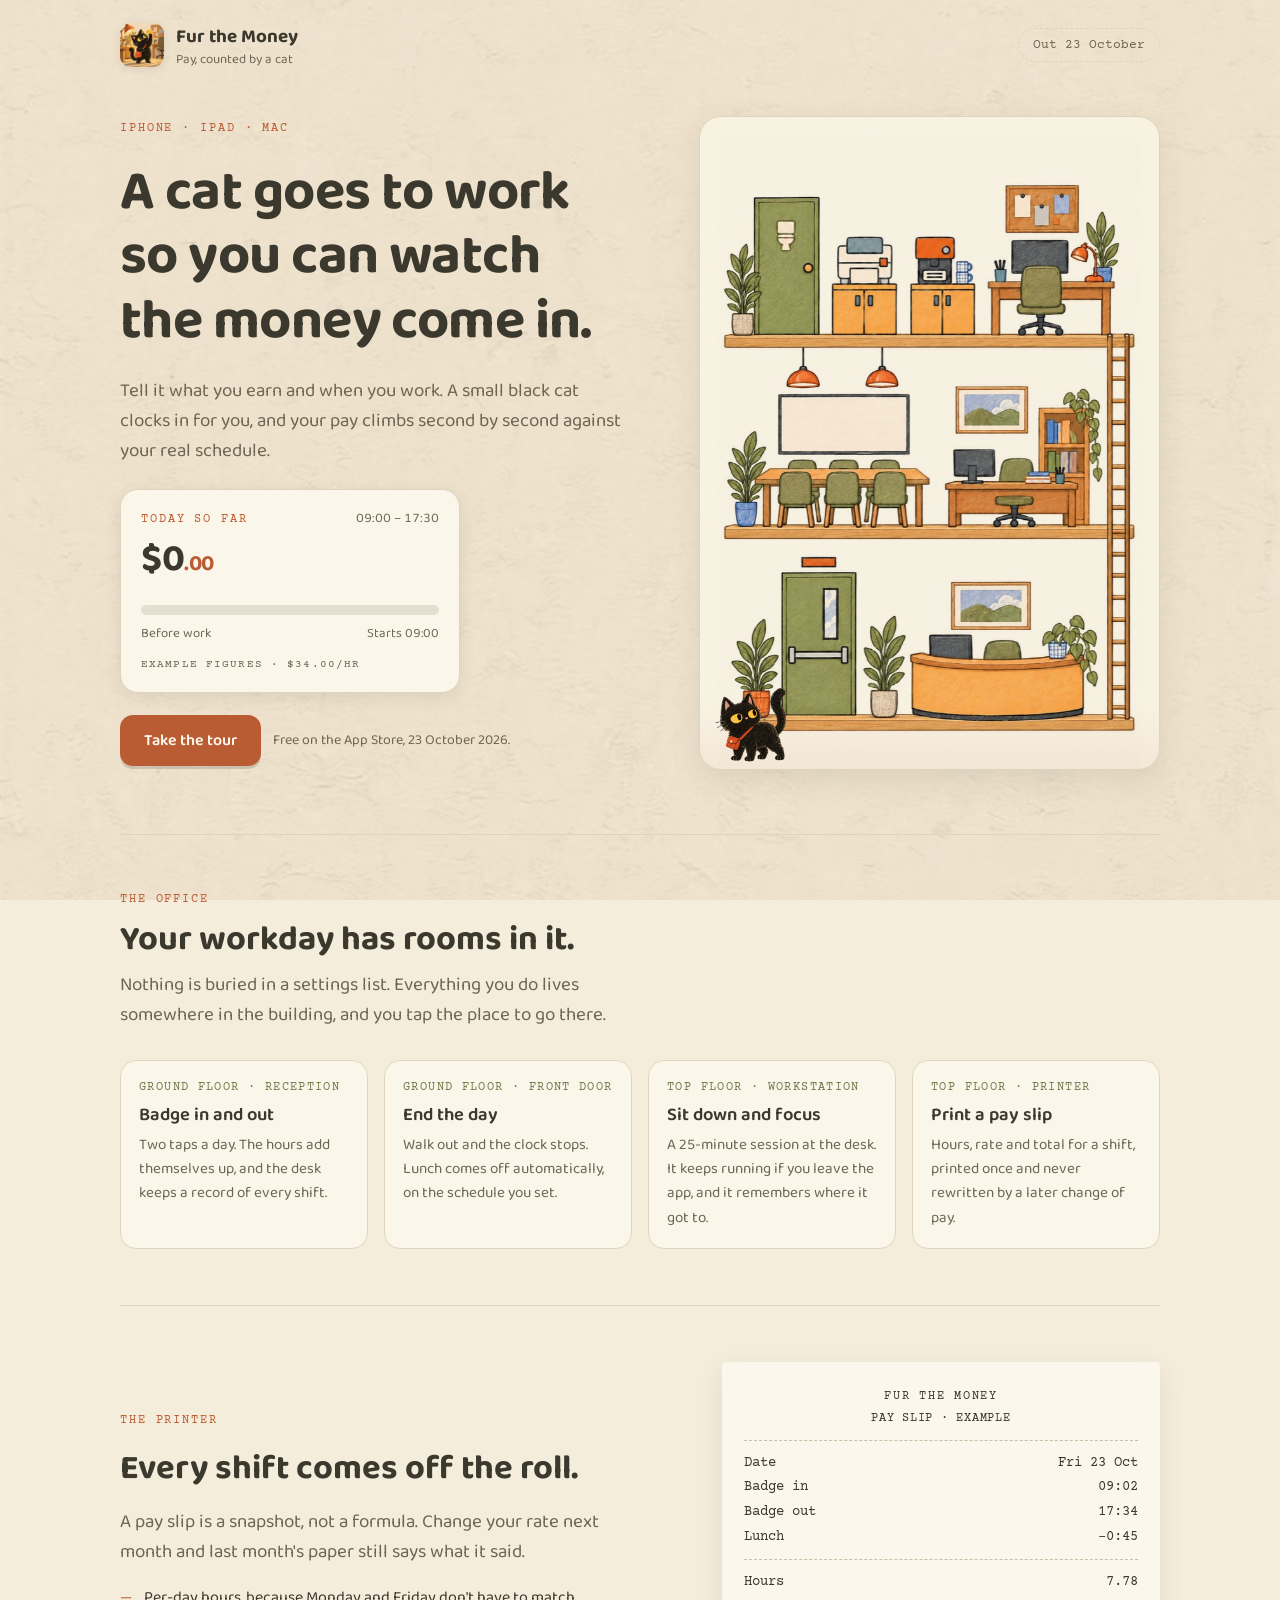
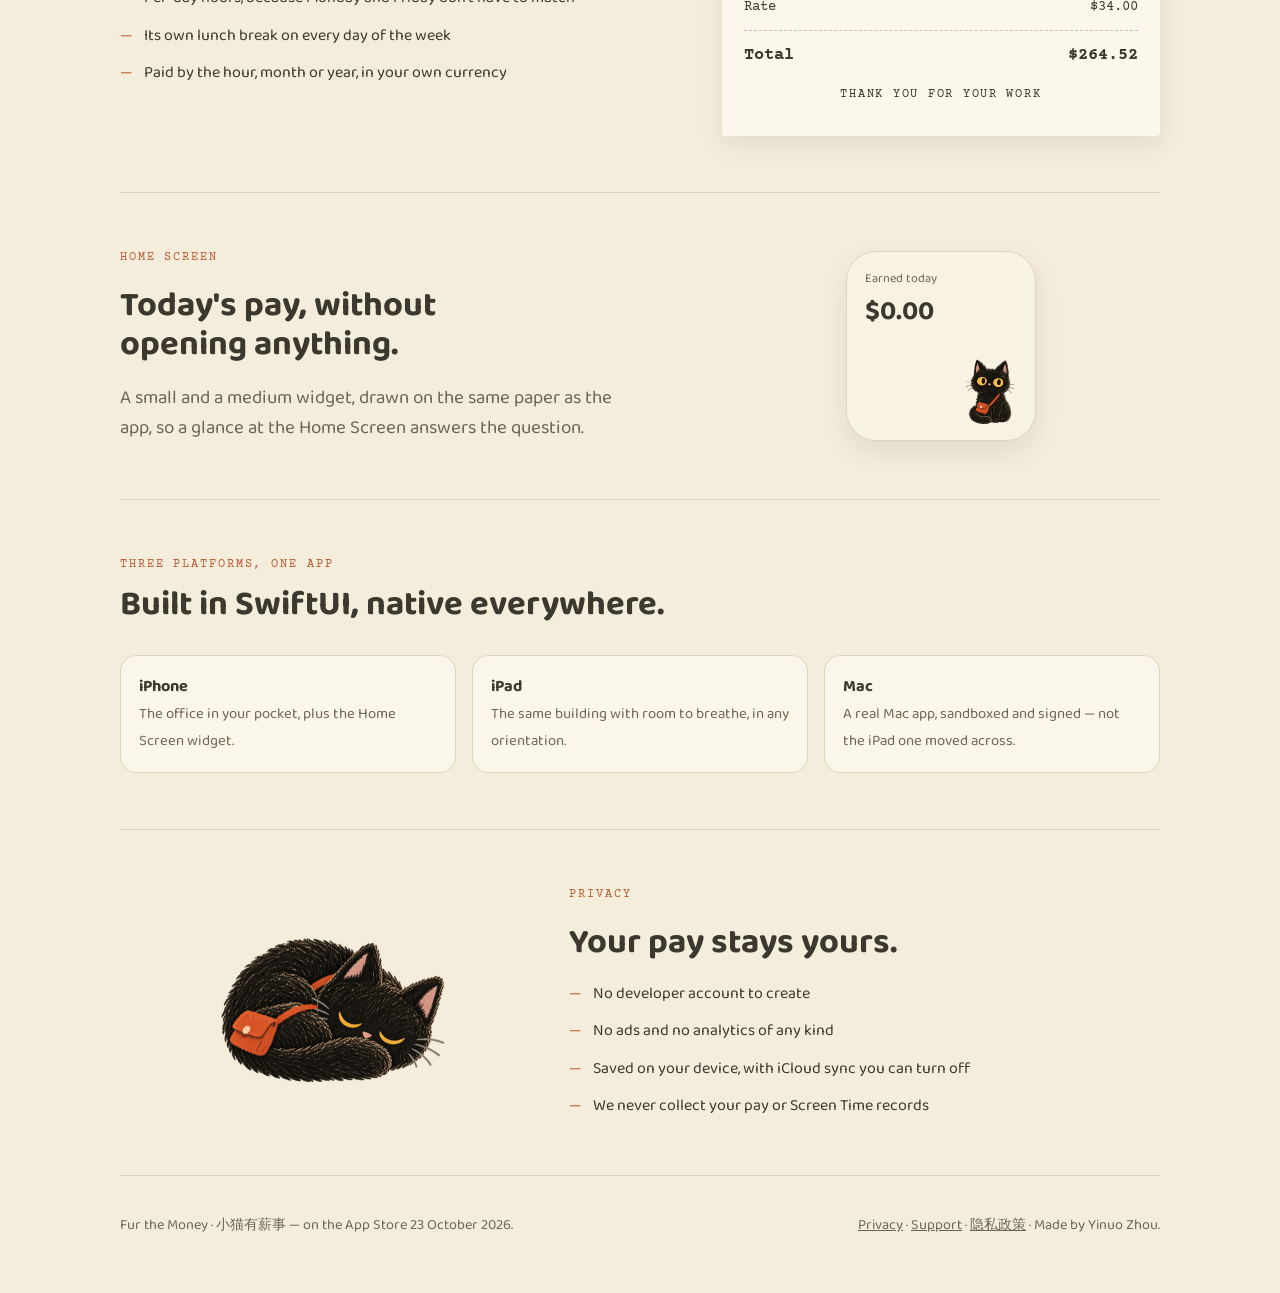
==== commit 0aa08326: "Publish privacy and support pages in English and Chinese" ====
--- a/index.html
+++ b/index.html
@@ -350,12 +350,12 @@
       <img class="cat-rest" src="img/cat-sleep.png" alt="The cat, asleep" style="width:min(260px,70%);justify-self:center">
       <div style="display:flex;flex-direction:column;gap:18px">
         <p class="eyebrow">Privacy</p>
-        <h2>What you earn never leaves the device.</h2>
+        <h2>Your pay stays yours.</h2>
         <ul class="promises">
-          <li>No account, no sign-in, nothing to create</li>
+          <li>No developer account to create</li>
           <li>No ads and no analytics of any kind</li>
-          <li>No networking code in the app at all, so there is nowhere for it to go</li>
-          <li>Reduce Motion settles the cat; VoiceOver reads every room</li>
+          <li>Saved on your device, with iCloud sync you can turn off</li>
+          <li>We never collect your pay or Screen Time records</li>
         </ul>
       </div>
     </div>
@@ -363,7 +363,7 @@
 
   <footer>
     <div>Fur the Money · 小猫有薪事 — on the App Store 23 October 2026.</div>
-    <div>Made by Yinuo Zhou.</div>
+    <div><a href="privacy.html">Privacy</a> · <a href="support.html">Support</a> · <a href="privacy-zh-Hans.html" lang="zh-Hans">隐私政策</a> · Made by Yinuo Zhou.</div>
   </footer>
 </div>
 
